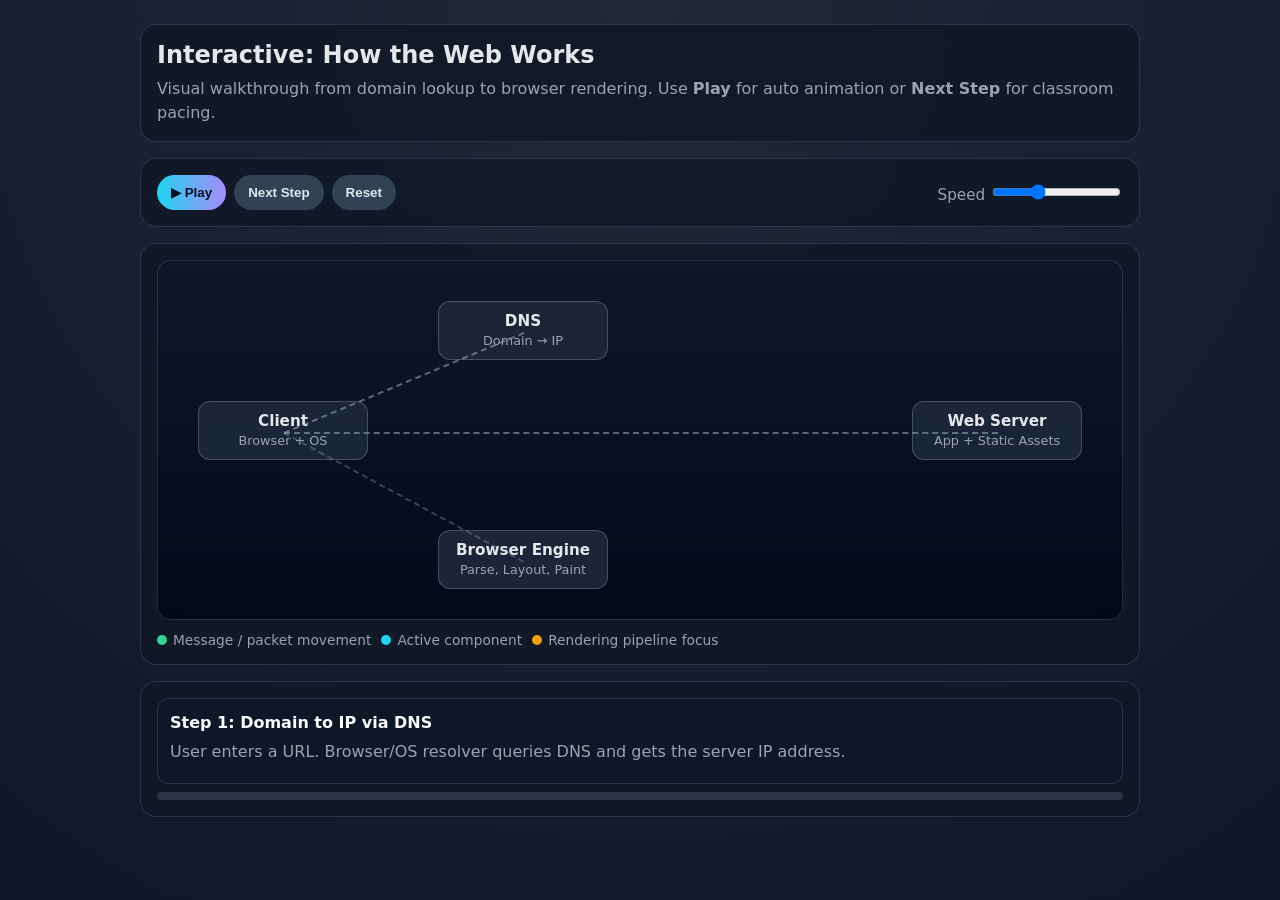
==== html/how-web-works.html @ 4727cb75 "Add interactive how-web-works HTML element and GitHub Pages link doc" ====
<!doctype html>
<html lang="en">
<head>
  <meta charset="UTF-8" />
  <meta name="viewport" content="width=device-width, initial-scale=1.0" />
  <title>How the Web Works - Interactive Flow</title>
  <style>
    :root {
      --bg: #0f172a;
      --panel: #111827;
      --text: #e5e7eb;
      --muted: #9ca3af;
      --accent: #22d3ee;
      --accent-2: #a78bfa;
      --ok: #34d399;
      --warn: #f59e0b;
    }

    * { box-sizing: border-box; }

    body {
      margin: 0;
      font-family: Inter, system-ui, -apple-system, Segoe UI, Roboto, Arial, sans-serif;
      background: radial-gradient(circle at top, #1f2937, var(--bg));
      color: var(--text);
      min-height: 100vh;
      padding: 24px;
    }

    .container {
      max-width: 1000px;
      margin: 0 auto;
      display: grid;
      gap: 16px;
    }

    .header,
    .panel {
      background: rgba(17, 24, 39, 0.85);
      border: 1px solid rgba(148, 163, 184, 0.2);
      border-radius: 16px;
      padding: 16px;
      backdrop-filter: blur(6px);
    }

    h1 {
      margin: 0 0 8px;
      font-size: 1.5rem;
    }

    .subtitle {
      margin: 0;
      color: var(--muted);
      line-height: 1.5;
    }

    .controls {
      display: flex;
      flex-wrap: wrap;
      gap: 8px;
      align-items: center;
    }

    button {
      border: none;
      border-radius: 999px;
      padding: 10px 14px;
      color: #0b1020;
      font-weight: 700;
      cursor: pointer;
      background: linear-gradient(90deg, var(--accent), var(--accent-2));
    }

    button.secondary {
      background: #334155;
      color: #e2e8f0;
      font-weight: 600;
    }

    button:disabled {
      opacity: 0.5;
      cursor: not-allowed;
    }

    .speed {
      color: var(--muted);
      font-size: 0.95rem;
      margin-left: auto;
    }

    .viewport {
      position: relative;
      height: 360px;
      overflow: hidden;
      border-radius: 14px;
      border: 1px solid rgba(148, 163, 184, 0.2);
      background: linear-gradient(180deg, rgba(15, 23, 42, 0.7), rgba(2, 6, 23, 0.8));
    }

    .node {
      position: absolute;
      width: 170px;
      padding: 10px;
      border-radius: 12px;
      border: 1px solid rgba(148, 163, 184, 0.35);
      text-align: center;
      transition: transform 0.3s ease, border-color 0.3s ease, box-shadow 0.3s ease;
      background: rgba(30, 41, 59, 0.9);
    }

    .node strong { display: block; font-size: 0.95rem; }
    .node span { font-size: 0.8rem; color: var(--muted); }

    .node.active {
      border-color: var(--accent);
      box-shadow: 0 0 0 2px rgba(34, 211, 238, 0.3), 0 10px 30px rgba(34, 211, 238, 0.2);
      transform: translateY(-2px);
    }

    #client { left: 40px; top: 140px; }
    #dns { left: 280px; top: 40px; }
    #server { right: 40px; top: 140px; }
    #renderer { left: 280px; bottom: 30px; }

    .path {
      position: absolute;
      border-top: 2px dashed rgba(148, 163, 184, 0.35);
      transform-origin: left center;
    }

    .packet {
      position: absolute;
      width: 16px;
      height: 16px;
      border-radius: 50%;
      background: var(--ok);
      box-shadow: 0 0 15px rgba(52, 211, 153, 0.9);
      opacity: 0;
      transform: translate(-50%, -50%);
    }

    .legend {
      display: flex;
      flex-wrap: wrap;
      gap: 10px;
      color: var(--muted);
      font-size: 0.86rem;
    }

    .dot {
      width: 10px;
      height: 10px;
      border-radius: 50%;
      display: inline-block;
      margin-right: 6px;
    }

    .step-card {
      background: rgba(15, 23, 42, 0.75);
      border: 1px solid rgba(148, 163, 184, 0.2);
      border-radius: 12px;
      padding: 12px;
      line-height: 1.45;
      min-height: 86px;
    }

    .step-title {
      margin: 0 0 6px;
      font-weight: 700;
      color: #f8fafc;
    }

    .step-desc {
      margin: 0;
      color: var(--muted);
    }

    .progress {
      margin-top: 8px;
      height: 8px;
      border-radius: 999px;
      background: rgba(148, 163, 184, 0.2);
      overflow: hidden;
    }

    .progress > div {
      height: 100%;
      width: 0;
      background: linear-gradient(90deg, var(--accent), var(--ok));
      transition: width 0.4s ease;
    }
  </style>
</head>
<body>
  <main class="container">
    <section class="header">
      <h1>Interactive: How the Web Works</h1>
      <p class="subtitle">Visual walkthrough from domain lookup to browser rendering. Use <strong>Play</strong> for auto animation or <strong>Next Step</strong> for classroom pacing.</p>
    </section>

    <section class="panel controls">
      <button id="playBtn">▶ Play</button>
      <button id="nextBtn" class="secondary">Next Step</button>
      <button id="resetBtn" class="secondary">Reset</button>
      <label class="speed">Speed
        <input id="speed" type="range" min="0.5" max="2" step="0.25" value="1" />
      </label>
    </section>

    <section class="panel">
      <div class="viewport" id="viewport">
        <div class="node" id="client"><strong>Client</strong><span>Browser + OS</span></div>
        <div class="node" id="dns"><strong>DNS</strong><span>Domain → IP</span></div>
        <div class="node" id="server"><strong>Web Server</strong><span>App + Static Assets</span></div>
        <div class="node" id="renderer"><strong>Browser Engine</strong><span>Parse, Layout, Paint</span></div>

        <div class="path" data-from="client" data-to="dns"></div>
        <div class="path" data-from="dns" data-to="client"></div>
        <div class="path" data-from="client" data-to="server"></div>
        <div class="path" data-from="server" data-to="client"></div>
        <div class="path" data-from="client" data-to="renderer"></div>

        <div class="packet" id="packet"></div>
      </div>

      <div class="legend" style="margin-top:12px;">
        <span><i class="dot" style="background: var(--ok)"></i>Message / packet movement</span>
        <span><i class="dot" style="background: var(--accent)"></i>Active component</span>
        <span><i class="dot" style="background: var(--warn)"></i>Rendering pipeline focus</span>
      </div>
    </section>

    <section class="panel">
      <div class="step-card">
        <p class="step-title" id="stepTitle">Step 1: DNS Resolution</p>
        <p class="step-desc" id="stepDesc">Browser asks DNS to convert the domain name to an IP address.</p>
      </div>
      <div class="progress"><div id="progressBar"></div></div>
    </section>
  </main>

  <script>
    const nodes = {
      client: document.getElementById("client"),
      dns: document.getElementById("dns"),
      server: document.getElementById("server"),
      renderer: document.getElementById("renderer")
    };

    const steps = [
      {
        title: "Step 1: Domain to IP via DNS",
        description: "User enters a URL. Browser/OS resolver queries DNS and gets the server IP address.",
        from: "client",
        to: "dns",
        highlight: ["client", "dns"]
      },
      {
        title: "Step 2: TCP Handshake",
        description: "Client and server establish connection with SYN → SYN-ACK → ACK before data transfer.",
        from: "client",
        to: "server",
        highlight: ["client", "server"],
        repeat: 3
      },
      {
        title: "Step 3: HTTP Request",
        description: "Browser sends HTTP request (method, path, headers, optional body) to server.",
        from: "client",
        to: "server",
        highlight: ["client", "server"]
      },
      {
        title: "Step 4: Server Response + Browser Rendering",
        description: "Server returns response. Browser parses HTML/CSS/JS, builds DOM/CSSOM, layouts, paints, and displays.",
        from: "server",
        to: "client",
        thenToRenderer: true,
        highlight: ["server", "client", "renderer"]
      }
    ];

    const packet = document.getElementById("packet");
    const stepTitle = document.getElementById("stepTitle");
    const stepDesc = document.getElementById("stepDesc");
    const progressBar = document.getElementById("progressBar");
    const playBtn = document.getElementById("playBtn");
    const nextBtn = document.getElementById("nextBtn");
    const resetBtn = document.getElementById("resetBtn");
    const speedInput = document.getElementById("speed");

    let currentStep = 0;
    let isPlaying = false;
    let animationTimer;

    function center(el) {
      const rect = el.getBoundingClientRect();
      const parent = document.getElementById("viewport").getBoundingClientRect();
      return {
        x: rect.left - parent.left + rect.width / 2,
        y: rect.top - parent.top + rect.height / 2
      };
    }

    function drawPaths() {
      document.querySelectorAll(".path").forEach(path => {
        const from = nodes[path.dataset.from];
        const to = nodes[path.dataset.to];
        const p1 = center(from);
        const p2 = center(to);
        const dx = p2.x - p1.x;
        const dy = p2.y - p1.y;
        const len = Math.sqrt(dx * dx + dy * dy);
        const angle = Math.atan2(dy, dx) * 180 / Math.PI;

        path.style.left = `${p1.x}px`;
        path.style.top = `${p1.y}px`;
        path.style.width = `${len}px`;
        path.style.transform = `rotate(${angle}deg)`;
      });
    }

    function clearHighlights() {
      Object.values(nodes).forEach(n => n.classList.remove("active"));
    }

    function setStepMeta(stepIndex) {
      const step = steps[stepIndex];
      stepTitle.textContent = step.title;
      stepDesc.textContent = step.description;
      progressBar.style.width = `${((stepIndex + 1) / steps.length) * 100}%`;
    }

    function movePacket(fromKey, toKey, duration = 900) {
      return new Promise(resolve => {
        const p1 = center(nodes[fromKey]);
        const p2 = center(nodes[toKey]);
        const start = performance.now();
        packet.style.opacity = 1;

        function frame(now) {
          const t = Math.min((now - start) / duration, 1);
          const x = p1.x + (p2.x - p1.x) * t;
          const y = p1.y + (p2.y - p1.y) * t;
          packet.style.left = `${x}px`;
          packet.style.top = `${y}px`;
          if (t < 1) requestAnimationFrame(frame);
          else resolve();
        }

        requestAnimationFrame(frame);
      });
    }

    async function runStep(index) {
      const step = steps[index];
      clearHighlights();
      step.highlight.forEach(k => nodes[k].classList.add("active"));
      setStepMeta(index);

      const speed = Number(speedInput.value);
      const baseDuration = 1000 / speed;

      if (step.repeat) {
        for (let i = 0; i < step.repeat; i++) {
          await movePacket("client", "server", baseDuration * 0.9);
          await movePacket("server", "client", baseDuration * 0.9);
        }
      } else {
        await movePacket(step.from, step.to, baseDuration);
      }

      if (step.thenToRenderer) {
        await movePacket("client", "renderer", baseDuration * 0.8);
      }

      packet.style.opacity = 0;
    }

    async function playAll() {
      if (isPlaying) return;
      isPlaying = true;
      playBtn.textContent = "⏸ Playing";
      nextBtn.disabled = true;

      for (; currentStep < steps.length; currentStep++) {
        await runStep(currentStep);
        await new Promise(r => animationTimer = setTimeout(r, 500 / Number(speedInput.value)));
      }

      isPlaying = false;
      playBtn.textContent = "▶ Play";
      nextBtn.disabled = false;
    }

    async function nextStep() {
      if (isPlaying || currentStep >= steps.length) return;
      await runStep(currentStep);
      currentStep++;
    }

    function reset() {
      clearTimeout(animationTimer);
      isPlaying = false;
      currentStep = 0;
      packet.style.opacity = 0;
      clearHighlights();
      setStepMeta(0);
      progressBar.style.width = "0%";
      playBtn.textContent = "▶ Play";
      nextBtn.disabled = false;
    }

    playBtn.addEventListener("click", playAll);
    nextBtn.addEventListener("click", nextStep);
    resetBtn.addEventListener("click", reset);
    window.addEventListener("resize", drawPaths);

    drawPaths();
    reset();
  </script>
</body>
</html>
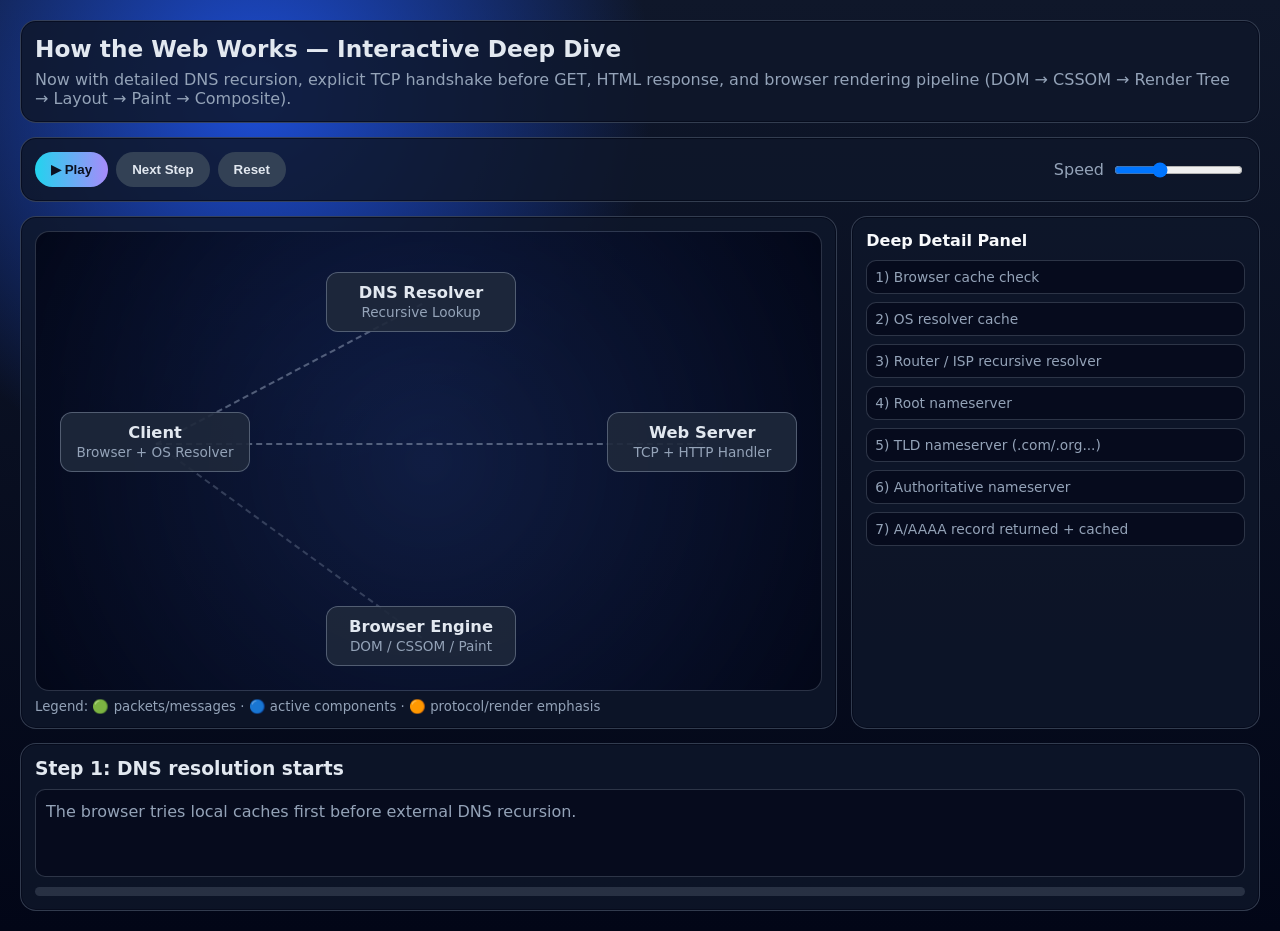
==== commit c57ef929: "Enhance web flow visualization with detailed DNS, TCP, HTTP, and rendering stages" ====
--- a/html/how-web-works.html
+++ b/html/how-web-works.html
@@ -3,17 +3,21 @@
 <head>
   <meta charset="UTF-8" />
   <meta name="viewport" content="width=device-width, initial-scale=1.0" />
-  <title>How the Web Works - Interactive Flow</title>
+  <title>How the Web Works — Interactive Deep Dive</title>
   <style>
     :root {
-      --bg: #0f172a;
-      --panel: #111827;
-      --text: #e5e7eb;
-      --muted: #9ca3af;
+      --bg-1: #020617;
+      --bg-2: #0f172a;
+      --panel: rgba(15, 23, 42, 0.84);
+      --line: rgba(148, 163, 184, 0.28);
+      --txt: #e2e8f0;
+      --muted: #94a3b8;
       --accent: #22d3ee;
       --accent-2: #a78bfa;
       --ok: #34d399;
       --warn: #f59e0b;
+      --hot: #f97316;
+      --danger: #f43f5e;
     }
 
     * { box-sizing: border-box; }
@@ -21,220 +25,267 @@
     body {
       margin: 0;
       font-family: Inter, system-ui, -apple-system, Segoe UI, Roboto, Arial, sans-serif;
-      background: radial-gradient(circle at top, #1f2937, var(--bg));
-      color: var(--text);
+      background: radial-gradient(circle at 20% 10%, #1d4ed8 0%, transparent 30%), linear-gradient(180deg, var(--bg-2), var(--bg-1));
+      color: var(--txt);
       min-height: 100vh;
-      padding: 24px;
-    }
-
-    .container {
-      max-width: 1000px;
+      padding: 20px;
+    }
+
+    .app {
+      max-width: 1250px;
       margin: 0 auto;
       display: grid;
-      gap: 16px;
-    }
-
-    .header,
+      gap: 14px;
+    }
+
     .panel {
-      background: rgba(17, 24, 39, 0.85);
-      border: 1px solid rgba(148, 163, 184, 0.2);
+      background: var(--panel);
+      border: 1px solid var(--line);
       border-radius: 16px;
-      padding: 16px;
-      backdrop-filter: blur(6px);
-    }
-
-    h1 {
-      margin: 0 0 8px;
-      font-size: 1.5rem;
-    }
-
-    .subtitle {
-      margin: 0;
-      color: var(--muted);
-      line-height: 1.5;
-    }
+      padding: 14px;
+      box-shadow: inset 0 0 0 1px rgba(2, 6, 23, 0.6);
+    }
+
+    h1 { margin: 0; font-size: 1.45rem; }
+    .sub { margin: 8px 0 0; color: var(--muted); }
 
     .controls {
       display: flex;
       flex-wrap: wrap;
+      align-items: center;
       gap: 8px;
-      align-items: center;
     }
 
     button {
       border: none;
       border-radius: 999px;
-      padding: 10px 14px;
-      color: #0b1020;
+      padding: 10px 16px;
       font-weight: 700;
       cursor: pointer;
+      color: #0b1120;
       background: linear-gradient(90deg, var(--accent), var(--accent-2));
     }
 
     button.secondary {
+      color: var(--txt);
       background: #334155;
-      color: #e2e8f0;
       font-weight: 600;
     }
 
-    button:disabled {
-      opacity: 0.5;
-      cursor: not-allowed;
-    }
-
-    .speed {
-      color: var(--muted);
-      font-size: 0.95rem;
-      margin-left: auto;
+    button:disabled { opacity: .6; cursor: not-allowed; }
+
+    .speed-wrap { margin-left: auto; color: var(--muted); display: flex; align-items: center; gap: 8px; }
+
+    .workspace {
+      display: grid;
+      grid-template-columns: 2fr 1fr;
+      gap: 14px;
     }
 
     .viewport {
       position: relative;
-      height: 360px;
+      min-height: 460px;
       overflow: hidden;
       border-radius: 14px;
-      border: 1px solid rgba(148, 163, 184, 0.2);
-      background: linear-gradient(180deg, rgba(15, 23, 42, 0.7), rgba(2, 6, 23, 0.8));
+      background: radial-gradient(circle at center, rgba(30, 64, 175, .2), rgba(2, 6, 23, .9));
+      border: 1px solid var(--line);
     }
 
     .node {
       position: absolute;
-      width: 170px;
+      width: 190px;
       padding: 10px;
       border-radius: 12px;
-      border: 1px solid rgba(148, 163, 184, 0.35);
+      border: 1px solid rgba(148, 163, 184, .45);
+      background: rgba(30, 41, 59, .9);
       text-align: center;
-      transition: transform 0.3s ease, border-color 0.3s ease, box-shadow 0.3s ease;
-      background: rgba(30, 41, 59, 0.9);
-    }
-
-    .node strong { display: block; font-size: 0.95rem; }
-    .node span { font-size: 0.8rem; color: var(--muted); }
-
+      transition: .3s;
+      z-index: 3;
+    }
+
+    .node strong { display: block; font-size: 1.02rem; }
+    .node span { color: var(--muted); font-size: .85rem; }
     .node.active {
       border-color: var(--accent);
-      box-shadow: 0 0 0 2px rgba(34, 211, 238, 0.3), 0 10px 30px rgba(34, 211, 238, 0.2);
+      box-shadow: 0 0 0 2px rgba(34, 211, 238, .25), 0 0 24px rgba(34, 211, 238, .4);
       transform: translateY(-2px);
     }
 
-    #client { left: 40px; top: 140px; }
-    #dns { left: 280px; top: 40px; }
-    #server { right: 40px; top: 140px; }
-    #renderer { left: 280px; bottom: 30px; }
+    #client { left: 24px; top: 180px; }
+    #dnsResolver { left: 290px; top: 40px; }
+    #server { right: 24px; top: 180px; }
+    #browserEngine { left: 290px; bottom: 24px; }
 
     .path {
       position: absolute;
-      border-top: 2px dashed rgba(148, 163, 184, 0.35);
+      border-top: 2px dashed rgba(148, 163, 184, .3);
       transform-origin: left center;
+      z-index: 1;
     }
 
     .packet {
       position: absolute;
-      width: 16px;
-      height: 16px;
-      border-radius: 50%;
+      min-width: 14px;
+      min-height: 14px;
+      border-radius: 999px;
+      padding: 4px 8px;
+      font-size: .72rem;
+      font-weight: 700;
+      color: #052e16;
       background: var(--ok);
-      box-shadow: 0 0 15px rgba(52, 211, 153, 0.9);
+      box-shadow: 0 0 18px rgba(52, 211, 153, .8);
+      transform: translate(-50%, -50%);
       opacity: 0;
-      transform: translate(-50%, -50%);
-    }
-
-    .legend {
-      display: flex;
-      flex-wrap: wrap;
-      gap: 10px;
+      z-index: 5;
+      white-space: nowrap;
+    }
+
+    .packet.warn { background: var(--warn); color: #1c1917; }
+    .packet.hot { background: var(--hot); color: #fff; }
+
+    .detail-title {
+      margin: 0 0 10px;
+      font-size: 1rem;
+      color: #f8fafc;
+    }
+
+    .micro-grid {
+      display: grid;
+      gap: 8px;
+    }
+
+    .micro {
+      border: 1px solid var(--line);
+      border-radius: 10px;
+      padding: 8px;
+      background: rgba(2, 6, 23, .6);
       color: var(--muted);
-      font-size: 0.86rem;
-    }
-
-    .dot {
-      width: 10px;
-      height: 10px;
-      border-radius: 50%;
-      display: inline-block;
-      margin-right: 6px;
-    }
-
-    .step-card {
-      background: rgba(15, 23, 42, 0.75);
-      border: 1px solid rgba(148, 163, 184, 0.2);
-      border-radius: 12px;
-      padding: 12px;
+      font-size: .86rem;
+      transition: .25s;
+    }
+
+    .micro.active {
+      border-color: var(--accent-2);
+      color: #e9d5ff;
+      box-shadow: inset 0 0 0 1px rgba(167, 139, 250, .35);
+    }
+
+    .micro.done {
+      border-color: var(--ok);
+      color: #bbf7d0;
+    }
+
+    .timeline {
+      display: grid;
+      gap: 8px;
+      margin-top: 12px;
+    }
+
+    .event {
+      border-left: 3px solid #334155;
+      padding: 8px 10px;
+      background: rgba(2, 6, 23, .5);
+      border-radius: 6px;
+      color: var(--muted);
+      font-size: .86rem;
+    }
+
+    .event.active { border-color: var(--warn); color: #fde68a; }
+    .event.done { border-color: var(--ok); color: #bbf7d0; }
+
+    .explain {
+      margin-top: 10px;
+      min-height: 88px;
+      border-radius: 10px;
+      border: 1px solid var(--line);
+      background: rgba(2, 6, 23, .58);
+      padding: 10px;
       line-height: 1.45;
-      min-height: 86px;
-    }
-
-    .step-title {
-      margin: 0 0 6px;
-      font-weight: 700;
-      color: #f8fafc;
-    }
-
-    .step-desc {
-      margin: 0;
       color: var(--muted);
     }
 
     .progress {
-      margin-top: 8px;
-      height: 8px;
+      margin-top: 10px;
+      height: 9px;
       border-radius: 999px;
-      background: rgba(148, 163, 184, 0.2);
+      background: rgba(148, 163, 184, .2);
       overflow: hidden;
     }
 
     .progress > div {
+      width: 0;
       height: 100%;
-      width: 0;
+      transition: width .35s;
       background: linear-gradient(90deg, var(--accent), var(--ok));
-      transition: width 0.4s ease;
+    }
+
+    .legend { color: var(--muted); font-size: .83rem; margin-top: 8px; }
+
+    @media (max-width: 980px) {
+      .workspace { grid-template-columns: 1fr; }
+      .viewport { min-height: 420px; }
+      #dnsResolver { left: 220px; }
+      #browserEngine { left: 220px; }
     }
   </style>
 </head>
 <body>
-  <main class="container">
-    <section class="header">
-      <h1>Interactive: How the Web Works</h1>
-      <p class="subtitle">Visual walkthrough from domain lookup to browser rendering. Use <strong>Play</strong> for auto animation or <strong>Next Step</strong> for classroom pacing.</p>
+  <main class="app">
+    <section class="panel">
+      <h1>How the Web Works — Interactive Deep Dive</h1>
+      <p class="sub">Now with detailed DNS recursion, explicit TCP handshake before GET, HTML response, and browser rendering pipeline (DOM → CSSOM → Render Tree → Layout → Paint → Composite).</p>
     </section>
 
     <section class="panel controls">
       <button id="playBtn">▶ Play</button>
       <button id="nextBtn" class="secondary">Next Step</button>
       <button id="resetBtn" class="secondary">Reset</button>
-      <label class="speed">Speed
+      <div class="speed-wrap">
+        <label for="speed">Speed</label>
         <input id="speed" type="range" min="0.5" max="2" step="0.25" value="1" />
-      </label>
-    </section>
-
-    <section class="panel">
-      <div class="viewport" id="viewport">
-        <div class="node" id="client"><strong>Client</strong><span>Browser + OS</span></div>
-        <div class="node" id="dns"><strong>DNS</strong><span>Domain → IP</span></div>
-        <div class="node" id="server"><strong>Web Server</strong><span>App + Static Assets</span></div>
-        <div class="node" id="renderer"><strong>Browser Engine</strong><span>Parse, Layout, Paint</span></div>
-
-        <div class="path" data-from="client" data-to="dns"></div>
-        <div class="path" data-from="dns" data-to="client"></div>
-        <div class="path" data-from="client" data-to="server"></div>
-        <div class="path" data-from="server" data-to="client"></div>
-        <div class="path" data-from="client" data-to="renderer"></div>
-
-        <div class="packet" id="packet"></div>
-      </div>
-
-      <div class="legend" style="margin-top:12px;">
-        <span><i class="dot" style="background: var(--ok)"></i>Message / packet movement</span>
-        <span><i class="dot" style="background: var(--accent)"></i>Active component</span>
-        <span><i class="dot" style="background: var(--warn)"></i>Rendering pipeline focus</span>
       </div>
     </section>
 
+    <section class="workspace">
+      <div class="panel">
+        <div class="viewport" id="viewport">
+          <div class="node" id="client"><strong>Client</strong><span>Browser + OS Resolver</span></div>
+          <div class="node" id="dnsResolver"><strong>DNS Resolver</strong><span>Recursive Lookup</span></div>
+          <div class="node" id="server"><strong>Web Server</strong><span>TCP + HTTP Handler</span></div>
+          <div class="node" id="browserEngine"><strong>Browser Engine</strong><span>DOM / CSSOM / Paint</span></div>
+
+          <div class="path" data-from="client" data-to="dnsResolver"></div>
+          <div class="path" data-from="dnsResolver" data-to="client"></div>
+          <div class="path" data-from="client" data-to="server"></div>
+          <div class="path" data-from="server" data-to="client"></div>
+          <div class="path" data-from="client" data-to="browserEngine"></div>
+
+          <div class="packet" id="packet"></div>
+        </div>
+
+        <div class="legend">Legend: 🟢 packets/messages · 🔵 active components · 🟠 protocol/render emphasis</div>
+      </div>
+
+      <aside class="panel">
+        <h3 class="detail-title">Deep Detail Panel</h3>
+
+        <div id="dnsPanel" class="micro-grid">
+          <div class="micro" data-dns="0">1) Browser cache check</div>
+          <div class="micro" data-dns="1">2) OS resolver cache</div>
+          <div class="micro" data-dns="2">3) Router / ISP recursive resolver</div>
+          <div class="micro" data-dns="3">4) Root nameserver</div>
+          <div class="micro" data-dns="4">5) TLD nameserver (.com/.org...)</div>
+          <div class="micro" data-dns="5">6) Authoritative nameserver</div>
+          <div class="micro" data-dns="6">7) A/AAAA record returned + cached</div>
+        </div>
+
+        <div class="timeline" id="timeline"></div>
+      </aside>
+    </section>
+
     <section class="panel">
-      <div class="step-card">
-        <p class="step-title" id="stepTitle">Step 1: DNS Resolution</p>
-        <p class="step-desc" id="stepDesc">Browser asks DNS to convert the domain name to an IP address.</p>
-      </div>
+      <h3 id="stepTitle" style="margin:0 0 6px;">Step 1: DNS resolution starts</h3>
+      <div class="explain" id="stepDesc">The browser tries local caches first before external DNS recursion.</div>
       <div class="progress"><div id="progressBar"></div></div>
     </section>
   </main>
@@ -242,139 +293,204 @@
   <script>
     const nodes = {
       client: document.getElementById("client"),
-      dns: document.getElementById("dns"),
+      dnsResolver: document.getElementById("dnsResolver"),
       server: document.getElementById("server"),
-      renderer: document.getElementById("renderer")
+      browserEngine: document.getElementById("browserEngine")
     };
 
-    const steps = [
-      {
-        title: "Step 1: Domain to IP via DNS",
-        description: "User enters a URL. Browser/OS resolver queries DNS and gets the server IP address.",
-        from: "client",
-        to: "dns",
-        highlight: ["client", "dns"]
-      },
-      {
-        title: "Step 2: TCP Handshake",
-        description: "Client and server establish connection with SYN → SYN-ACK → ACK before data transfer.",
-        from: "client",
-        to: "server",
-        highlight: ["client", "server"],
-        repeat: 3
-      },
-      {
-        title: "Step 3: HTTP Request",
-        description: "Browser sends HTTP request (method, path, headers, optional body) to server.",
-        from: "client",
-        to: "server",
-        highlight: ["client", "server"]
-      },
-      {
-        title: "Step 4: Server Response + Browser Rendering",
-        description: "Server returns response. Browser parses HTML/CSS/JS, builds DOM/CSSOM, layouts, paints, and displays.",
-        from: "server",
-        to: "client",
-        thenToRenderer: true,
-        highlight: ["server", "client", "renderer"]
-      }
-    ];
-
-    const packet = document.getElementById("packet");
     const stepTitle = document.getElementById("stepTitle");
     const stepDesc = document.getElementById("stepDesc");
+    const packet = document.getElementById("packet");
     const progressBar = document.getElementById("progressBar");
+    const timeline = document.getElementById("timeline");
+
     const playBtn = document.getElementById("playBtn");
     const nextBtn = document.getElementById("nextBtn");
     const resetBtn = document.getElementById("resetBtn");
     const speedInput = document.getElementById("speed");
 
-    let currentStep = 0;
+    const dnsItems = [...document.querySelectorAll("[data-dns]")];
+
+    const flow = [
+      {
+        title: "Step 1: DNS recursion and caching",
+        description: "Browser checks cache, then OS cache, then recursive resolver. Resolver walks Root → TLD → Authoritative servers and returns IP to client.",
+        highlights: ["client", "dnsResolver"],
+        actions: [
+          { dns: 0 },
+          { dns: 1 },
+          { move: ["client", "dnsResolver"], label: "DNS?", tone: "warn" },
+          { dns: 2 },
+          { dns: 3 },
+          { dns: 4 },
+          { dns: 5 },
+          { dns: 6, done: true },
+          { move: ["dnsResolver", "client"], label: "IP ✓" }
+        ]
+      },
+      {
+        title: "Step 2: TCP handshake (before HTTP)",
+        description: "Connection setup happens first: SYN → SYN-ACK → ACK. Only after this, HTTP data can flow reliably.",
+        highlights: ["client", "server"],
+        actions: [
+          { move: ["client", "server"], label: "SYN", tone: "hot" },
+          { move: ["server", "client"], label: "SYN-ACK", tone: "hot" },
+          { move: ["client", "server"], label: "ACK", tone: "hot" }
+        ]
+      },
+      {
+        title: "Step 3: HTTP GET request",
+        description: "Now browser sends an HTTP GET request with path and headers (Host, Accept, User-Agent, etc.).",
+        highlights: ["client", "server"],
+        actions: [
+          { move: ["client", "server"], label: "GET /", tone: "warn" }
+        ]
+      },
+      {
+        title: "Step 4: Server responds with HTML",
+        description: "Server returns HTTP response status + headers + HTML document body. Browser begins parsing immediately as bytes arrive.",
+        highlights: ["server", "client"],
+        actions: [
+          { move: ["server", "client"], label: "200 + HTML", tone: "warn" }
+        ]
+      },
+      {
+        title: "Step 5: Browser rendering pipeline",
+        description: "Browser parses HTML → DOM, parses CSS → CSSOM, combines into Render Tree, then Layout, Paint, and Composite for pixels on screen.",
+        highlights: ["client", "browserEngine"],
+        actions: [
+          { event: "Parse HTML → build DOM" },
+          { move: ["client", "browserEngine"], label: "HTML", tone: "hot" },
+          { event: "Parse CSS → build CSSOM" },
+          { event: "DOM + CSSOM → Render Tree" },
+          { event: "Layout (box geometry)" },
+          { event: "Paint (pixels/layers)" },
+          { event: "Composite → final frame" }
+        ]
+      }
+    ];
+
+    let stepIndex = 0;
     let isPlaying = false;
-    let animationTimer;
+    let activeTimer;
 
     function center(el) {
-      const rect = el.getBoundingClientRect();
-      const parent = document.getElementById("viewport").getBoundingClientRect();
-      return {
-        x: rect.left - parent.left + rect.width / 2,
-        y: rect.top - parent.top + rect.height / 2
-      };
+      const a = el.getBoundingClientRect();
+      const p = document.getElementById("viewport").getBoundingClientRect();
+      return { x: a.left - p.left + a.width / 2, y: a.top - p.top + a.height / 2 };
     }
 
     function drawPaths() {
       document.querySelectorAll(".path").forEach(path => {
-        const from = nodes[path.dataset.from];
-        const to = nodes[path.dataset.to];
-        const p1 = center(from);
-        const p2 = center(to);
+        const p1 = center(nodes[path.dataset.from]);
+        const p2 = center(nodes[path.dataset.to]);
         const dx = p2.x - p1.x;
         const dy = p2.y - p1.y;
         const len = Math.sqrt(dx * dx + dy * dy);
-        const angle = Math.atan2(dy, dx) * 180 / Math.PI;
-
         path.style.left = `${p1.x}px`;
         path.style.top = `${p1.y}px`;
         path.style.width = `${len}px`;
-        path.style.transform = `rotate(${angle}deg)`;
+        path.style.transform = `rotate(${Math.atan2(dy, dx) * 180 / Math.PI}deg)`;
       });
     }
 
-    function clearHighlights() {
+    function wait(ms) {
+      return new Promise(resolve => activeTimer = setTimeout(resolve, ms));
+    }
+
+    function clearNodeActive() {
       Object.values(nodes).forEach(n => n.classList.remove("active"));
     }
 
-    function setStepMeta(stepIndex) {
-      const step = steps[stepIndex];
+    function resetDnsPanel() {
+      dnsItems.forEach(el => {
+        el.classList.remove("active");
+        el.classList.remove("done");
+      });
+    }
+
+    function addEventLine(text) {
+      const div = document.createElement("div");
+      div.className = "event active";
+      div.textContent = text;
+      timeline.prepend(div);
+      return div;
+    }
+
+    function markDone(el) {
+      if (!el) return;
+      el.classList.remove("active");
+      el.classList.add("done");
+    }
+
+    function setPacketStyle(label, tone = "") {
+      packet.textContent = label || "";
+      packet.classList.remove("warn", "hot");
+      if (tone) packet.classList.add(tone);
+    }
+
+    function updateText(step) {
       stepTitle.textContent = step.title;
       stepDesc.textContent = step.description;
-      progressBar.style.width = `${((stepIndex + 1) / steps.length) * 100}%`;
-    }
-
-    function movePacket(fromKey, toKey, duration = 900) {
+      progressBar.style.width = `${((stepIndex + 1) / flow.length) * 100}%`;
+    }
+
+    async function move(from, to, label, tone) {
+      setPacketStyle(label, tone);
+      const speed = Number(speedInput.value);
+      const duration = 980 / speed;
+      const p1 = center(nodes[from]);
+      const p2 = center(nodes[to]);
+      const start = performance.now();
+      packet.style.opacity = 1;
+
       return new Promise(resolve => {
-        const p1 = center(nodes[fromKey]);
-        const p2 = center(nodes[toKey]);
-        const start = performance.now();
-        packet.style.opacity = 1;
-
         function frame(now) {
           const t = Math.min((now - start) / duration, 1);
-          const x = p1.x + (p2.x - p1.x) * t;
-          const y = p1.y + (p2.y - p1.y) * t;
-          packet.style.left = `${x}px`;
-          packet.style.top = `${y}px`;
+          packet.style.left = `${p1.x + (p2.x - p1.x) * t}px`;
+          packet.style.top = `${p1.y + (p2.y - p1.y) * t}px`;
           if (t < 1) requestAnimationFrame(frame);
-          else resolve();
+          else {
+            packet.style.opacity = 0;
+            resolve();
+          }
         }
-
         requestAnimationFrame(frame);
       });
     }
 
     async function runStep(index) {
-      const step = steps[index];
-      clearHighlights();
-      step.highlight.forEach(k => nodes[k].classList.add("active"));
-      setStepMeta(index);
-
-      const speed = Number(speedInput.value);
-      const baseDuration = 1000 / speed;
-
-      if (step.repeat) {
-        for (let i = 0; i < step.repeat; i++) {
-          await movePacket("client", "server", baseDuration * 0.9);
-          await movePacket("server", "client", baseDuration * 0.9);
+      const step = flow[index];
+      clearNodeActive();
+      step.highlights.forEach(key => nodes[key].classList.add("active"));
+      updateText(step);
+
+      if (index !== 0) resetDnsPanel();
+
+      for (const action of step.actions) {
+        if (action.dns !== undefined) {
+          const item = dnsItems[action.dns];
+          item.classList.add("active");
+          if (action.done) item.classList.add("done");
+          const ev = addEventLine(item.textContent);
+          await wait(430 / Number(speedInput.value));
+          if (!action.done) item.classList.remove("active");
+          markDone(ev);
         }
-      } else {
-        await movePacket(step.from, step.to, baseDuration);
+
+        if (action.move) {
+          const ev = addEventLine(`Packet: ${action.label} (${action.move[0]} → ${action.move[1]})`);
+          await move(action.move[0], action.move[1], action.label, action.tone);
+          markDone(ev);
+          await wait(180 / Number(speedInput.value));
+        }
+
+        if (action.event) {
+          const ev = addEventLine(action.event);
+          await wait(520 / Number(speedInput.value));
+          markDone(ev);
+        }
       }
-
-      if (step.thenToRenderer) {
-        await movePacket("client", "renderer", baseDuration * 0.8);
-      }
-
-      packet.style.opacity = 0;
     }
 
     async function playAll() {
@@ -383,9 +499,9 @@
       playBtn.textContent = "⏸ Playing";
       nextBtn.disabled = true;
 
-      for (; currentStep < steps.length; currentStep++) {
-        await runStep(currentStep);
-        await new Promise(r => animationTimer = setTimeout(r, 500 / Number(speedInput.value)));
+      for (; stepIndex < flow.length; stepIndex++) {
+        await runStep(stepIndex);
+        await wait(320 / Number(speedInput.value));
       }
 
       isPlaying = false;
@@ -394,18 +510,21 @@
     }
 
     async function nextStep() {
-      if (isPlaying || currentStep >= steps.length) return;
-      await runStep(currentStep);
-      currentStep++;
-    }
-
-    function reset() {
-      clearTimeout(animationTimer);
+      if (isPlaying || stepIndex >= flow.length) return;
+      await runStep(stepIndex);
+      stepIndex++;
+    }
+
+    function resetAll() {
+      clearTimeout(activeTimer);
       isPlaying = false;
-      currentStep = 0;
+      stepIndex = 0;
+      timeline.innerHTML = "";
       packet.style.opacity = 0;
-      clearHighlights();
-      setStepMeta(0);
+      clearNodeActive();
+      resetDnsPanel();
+      stepTitle.textContent = "Step 1: DNS resolution starts";
+      stepDesc.textContent = "The browser tries local caches first before external DNS recursion.";
       progressBar.style.width = "0%";
       playBtn.textContent = "▶ Play";
       nextBtn.disabled = false;
@@ -413,11 +532,11 @@
 
     playBtn.addEventListener("click", playAll);
     nextBtn.addEventListener("click", nextStep);
-    resetBtn.addEventListener("click", reset);
+    resetBtn.addEventListener("click", resetAll);
     window.addEventListener("resize", drawPaths);
 
     drawPaths();
-    reset();
+    resetAll();
   </script>
 </body>
 </html>
